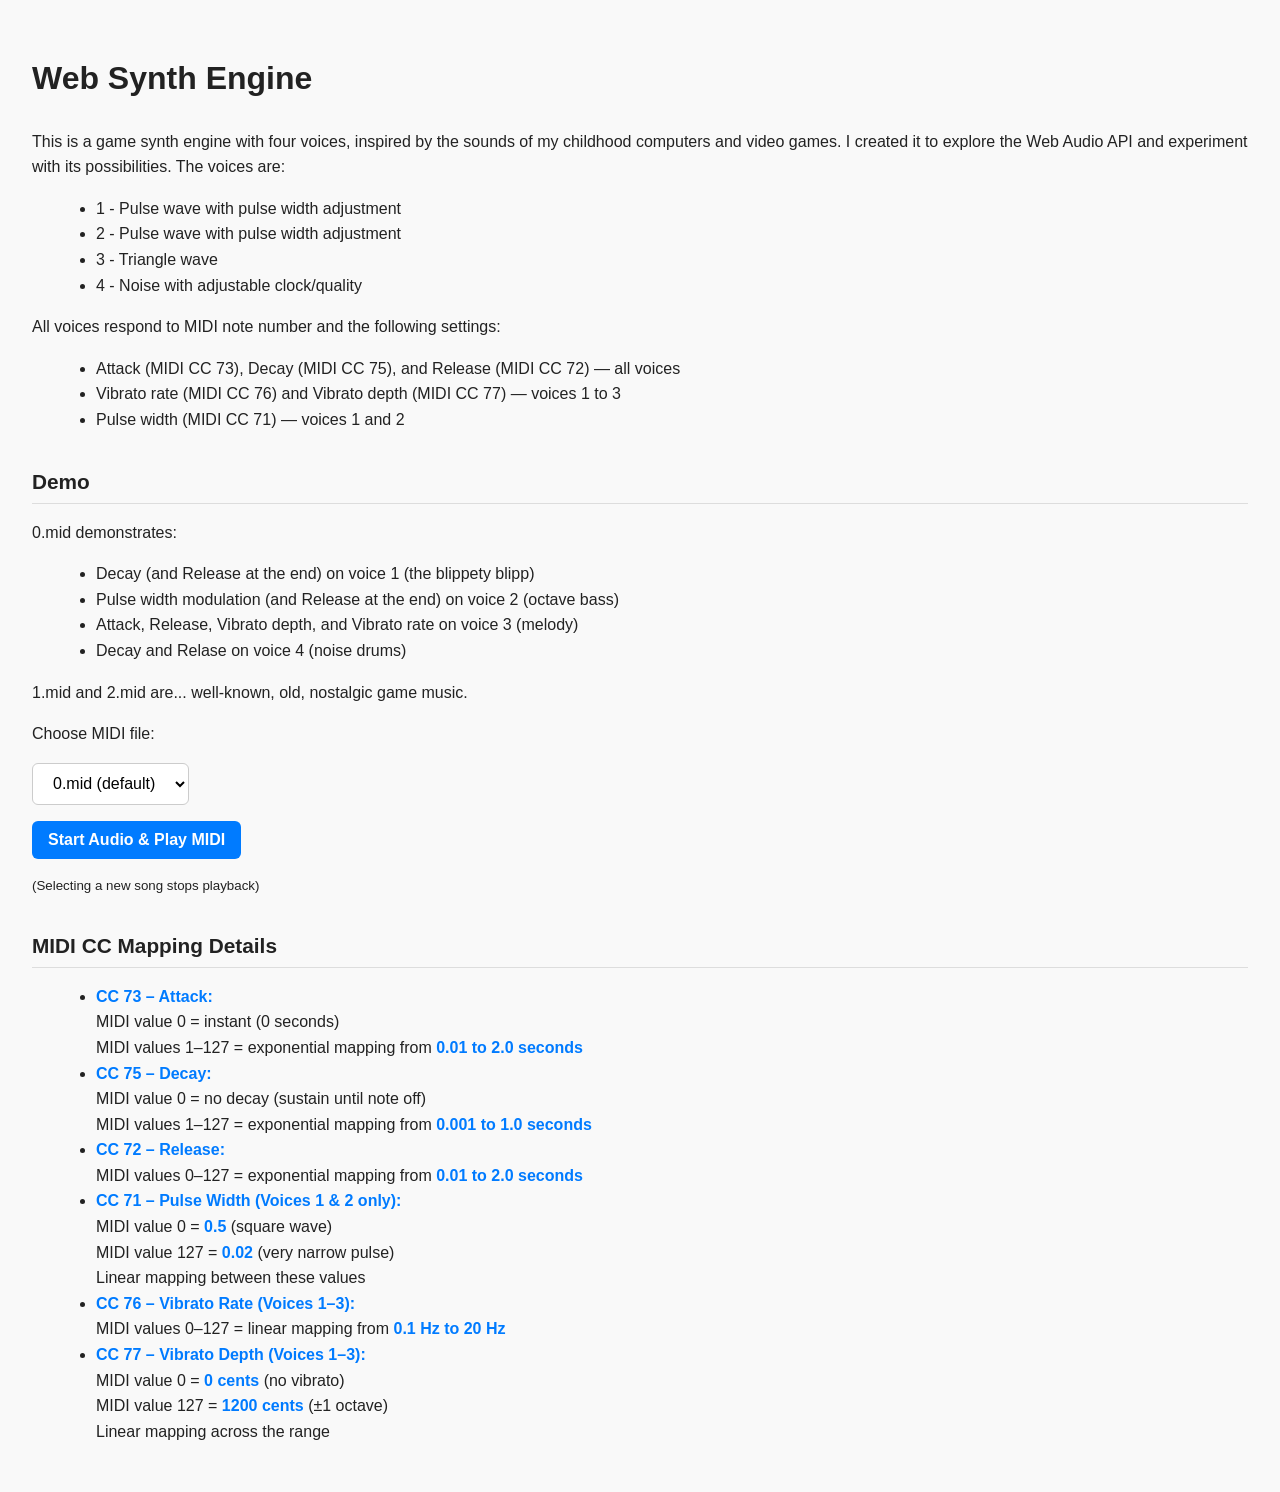
==== music.html @ f7fd28ea "Add files via upload" ====
<!DOCTYPE html>
<html lang="en">
<head>
  <meta charset="UTF-8">
  <link rel="stylesheet" href="style.css">
  <script type="module" src="main.js"></script>
  <title>Web Synth Engine</title>
</head>
<body>

  <h1>Web Synth Engine</h1>
    <p>This is a game synth engine with four voices, inspired by the sounds of my childhood computers and video games. 
  I created it to explore the Web Audio API and experiment with its possibilities.
      The voices are:</p>
    <ul>
      <li>1 - Pulse wave with pulse width adjustment</li>
      <li>2 - Pulse wave with pulse width adjustment</li>
      <li>3 - Triangle wave</li>
      <li>4 - Noise with adjustable clock/quality</li>
    </ul>

  <p>All voices respond to MIDI note number and the following settings:</p>
    <ul>
      <li>Attack (MIDI CC 73), Decay (MIDI CC 75), and Release (MIDI CC 72) — all voices</li>
      <li>Vibrato rate (MIDI CC 76) and Vibrato depth (MIDI CC 77) — voices 1 to 3</li>
      <li>Pulse width (MIDI CC 71) — voices 1 and 2</li>
    </ul>

  <h2>Demo</h2>
    <p>0.mid demonstrates:</p>
    <ul>
      <li>Decay (and Release at the end) on voice 1 (the blippety blipp)</li>
      <li>Pulse width modulation (and Release at the end) on voice 2 (octave bass)</li>
      <li>Attack, Release, Vibrato depth, and Vibrato rate on voice 3 (melody)</li>
      <li>Decay and Relase on voice 4 (noise drums)</li>
    </ul>
    <p>1.mid and 2.mid are... well-known, old, nostalgic game music.</p>
    
    <div class="controls">
      <label for="midiSelect">Choose MIDI file:</label>
      <select id="midiSelect">
        <option value="0.mid">0.mid (default)</option>
        <option value="1.mid">1.mid</option>
        <option value="2.mid">2.mid</option>
      </select>

      <button id="startBtn">Start Audio & Play MIDI</button>
      <small>(Selecting a new song stops playback)</small>
    </div>

  <h2>MIDI CC Mapping Details</h2>
    <ul>
      <li>
        <strong>CC 73 – Attack:</strong><br>
        MIDI value 0 = instant (0 seconds)<br>
        MIDI values 1–127 = exponential mapping from <strong>0.01 to 2.0 seconds</strong>
      </li>

      <li>
        <strong>CC 75 – Decay:</strong><br>
        MIDI value 0 = no decay (sustain until note off)<br>
        MIDI values 1–127 = exponential mapping from <strong>0.001 to 1.0 seconds</strong>
      </li>

      <li>
        <strong>CC 72 – Release:</strong><br>
        MIDI values 0–127 = exponential mapping from <strong>0.01 to 2.0 seconds</strong>
      </li>

      <li>
        <strong>CC 71 – Pulse Width (Voices 1 & 2 only):</strong><br>
        MIDI value 0 = <strong>0.5</strong> (square wave)<br>
        MIDI value 127 = <strong>0.02</strong> (very narrow pulse)<br>
        Linear mapping between these values
      </li>

      <li>
        <strong>CC 76 – Vibrato Rate (Voices 1–3):</strong><br>
        MIDI values 0–127 = linear mapping from <strong>0.1 Hz to 20 Hz</strong>
      </li>

      <li>
        <strong>CC 77 – Vibrato Depth (Voices 1–3):</strong><br>
        MIDI value 0 = <strong>0 cents</strong> (no vibrato)<br>
        MIDI value 127 = <strong>1200 cents</strong> (±1 octave)<br>
        Linear mapping across the range
      </li>
    </ul>

</body>
</html>
---- style.css ----
/* ----- Base ----- */
body {
  font-family: 'Segoe UI', sans-serif;
  background-color: #f9f9f9;
  color: #222;
  margin: 0;
  padding: 2rem;
  line-height: 1.6;
}

/* ----- Headers ----- */
h1 {
  font-size: 2rem;
  font-weight: 700;
  margin-bottom: 1.5rem;
  text-align: left;
}

h2 {
  font-size: 1.3rem;
  font-weight: 600;
  border-bottom: 1px solid #ddd;
  padding-bottom: 0.3rem;
  margin-top: 2rem;
  margin-bottom: 0.5rem;
}

/* ----- Controls (vertical stack) ----- */
.controls {
  display: flex;
  flex-direction: column; /* vertical stack */
  gap: 1rem;
  margin-bottom: 2rem;
  align-items: flex-start; /* natural size, left-aligned */
}

select, button {
  padding: 0.65rem 1rem;
  font-size: 1rem;
  border-radius: 6px;
  border: 1px solid #ccc;
  background-color: #fff;
  cursor: pointer;
  box-sizing: border-box;
  transition: all 0.2s ease;
  display: inline-block; /* natural width */
}

button {
  background-color: #007bff;
  color: #fff;
  border: none;
  font-weight: 600;
}

button:hover:not(:disabled) {
  background-color: #0056b3;
}

button:disabled {
  background-color: #aaa;
  cursor: not-allowed;
}

/* ----- Paragraphs and lists ----- */
p, ul {
  margin-bottom: 1rem;
}

ul {
  margin-left: 1.5rem;
}

strong {
  color: #007bff;
  font-weight: 600;
}

/* ----- Sections ----- */
section {
  padding: 1rem 0;
}

/* ----- Responsive ----- */
@media (max-width: 500px) {
  h1 {
    font-size: 1.6rem;
  }

  h2 {
    font-size: 1.1rem;
  }

  select, button {
    font-size: 0.95rem;
  }
}
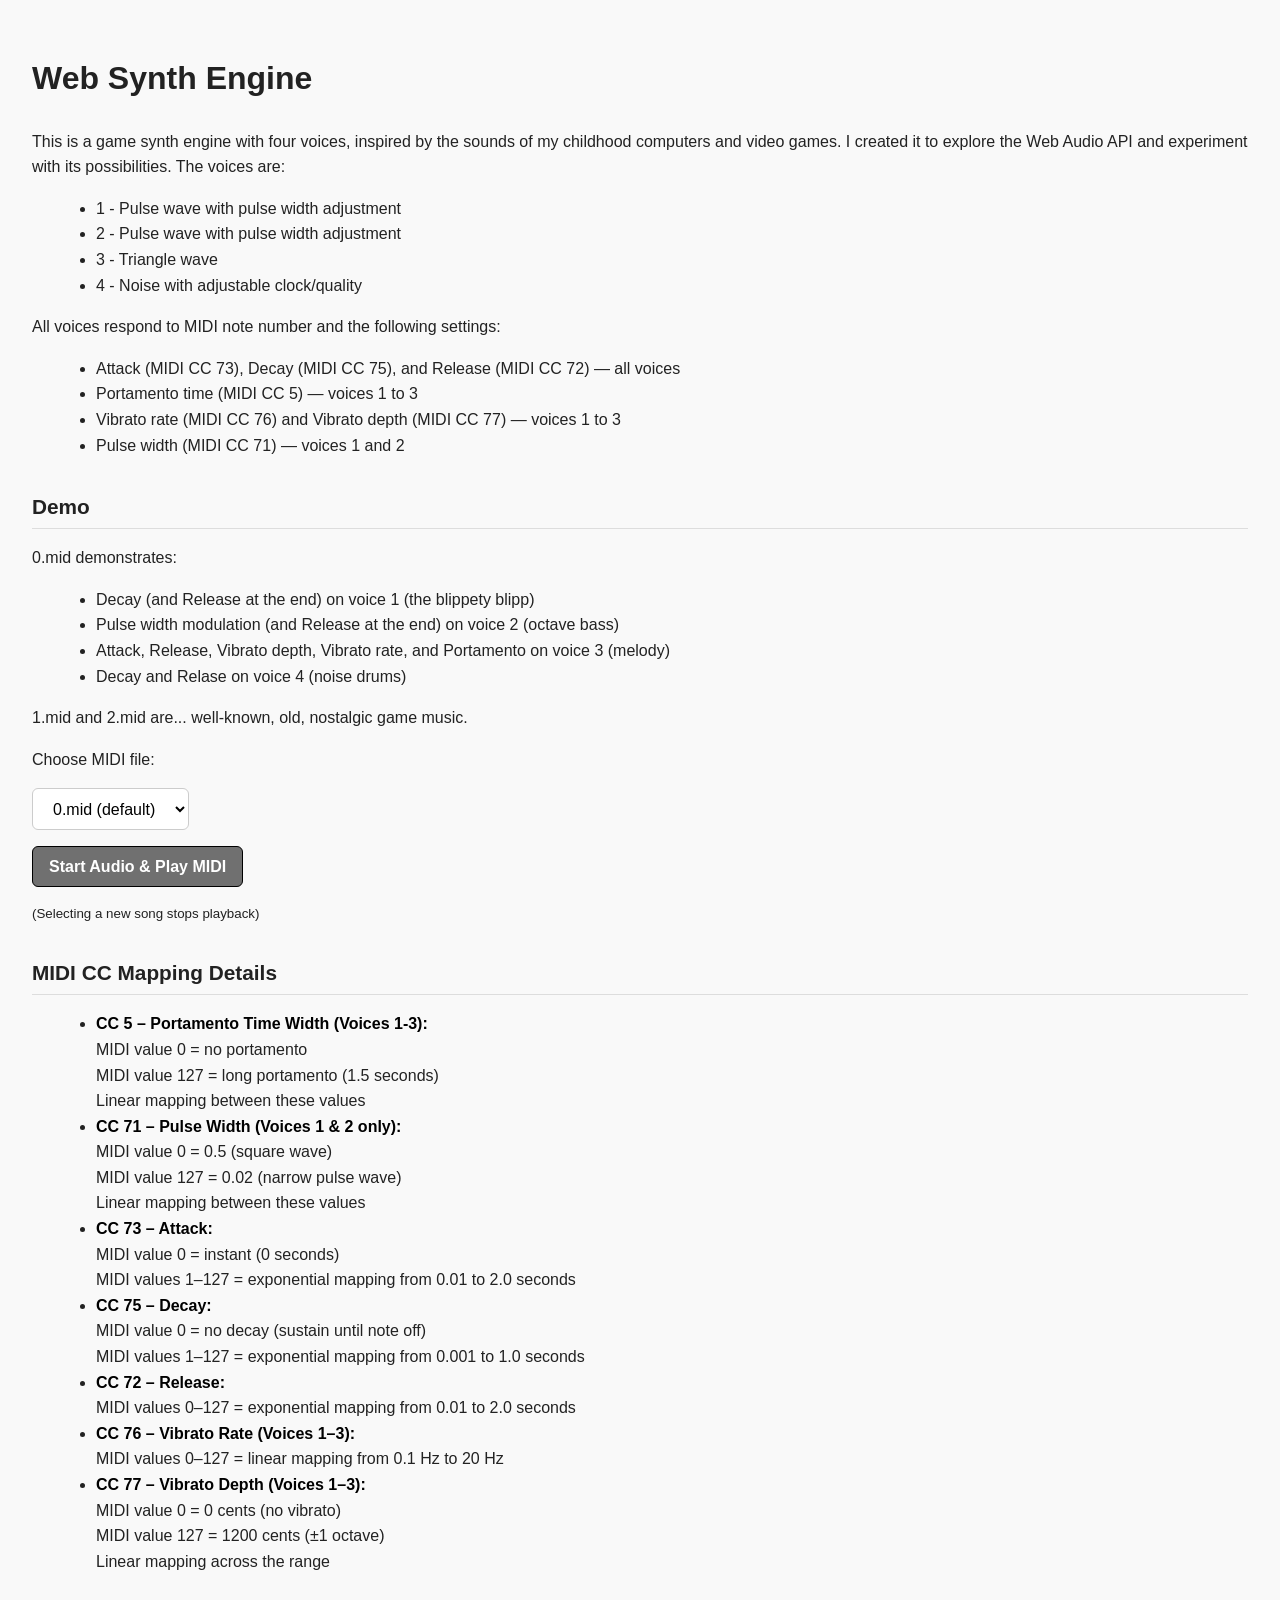
==== commit 378d7321: "Add files via upload" ====
--- a/music.html
+++ b/music.html
@@ -22,6 +22,7 @@
   <p>All voices respond to MIDI note number and the following settings:</p>
     <ul>
       <li>Attack (MIDI CC 73), Decay (MIDI CC 75), and Release (MIDI CC 72) — all voices</li>
+      <li>Portamento time (MIDI CC 5) — voices 1 to 3</li>
       <li>Vibrato rate (MIDI CC 76) and Vibrato depth (MIDI CC 77) — voices 1 to 3</li>
       <li>Pulse width (MIDI CC 71) — voices 1 and 2</li>
     </ul>
@@ -31,7 +32,7 @@
     <ul>
       <li>Decay (and Release at the end) on voice 1 (the blippety blipp)</li>
       <li>Pulse width modulation (and Release at the end) on voice 2 (octave bass)</li>
-      <li>Attack, Release, Vibrato depth, and Vibrato rate on voice 3 (melody)</li>
+      <li>Attack, Release, Vibrato depth, Vibrato rate, and Portamento on voice 3 (melody)</li>
       <li>Decay and Relase on voice 4 (noise drums)</li>
     </ul>
     <p>1.mid and 2.mid are... well-known, old, nostalgic game music.</p>
@@ -51,38 +52,45 @@
   <h2>MIDI CC Mapping Details</h2>
     <ul>
       <li>
+        <strong>CC 5 – Portamento Time Width (Voices 1-3):</strong><br>
+        MIDI value 0 = no portamento<br>
+        MIDI value 127 = long portamento (1.5 seconds)<br>
+        Linear mapping between these values
+      </li>
+
+      <li>
+        <strong>CC 71 – Pulse Width (Voices 1 & 2 only):</strong><br>
+        MIDI value 0 = 0.5 (square wave)<br>
+        MIDI value 127 = 0.02 (narrow pulse wave)<br>
+        Linear mapping between these values
+      </li>
+
+      <li>
         <strong>CC 73 – Attack:</strong><br>
         MIDI value 0 = instant (0 seconds)<br>
-        MIDI values 1–127 = exponential mapping from <strong>0.01 to 2.0 seconds</strong>
+        MIDI values 1–127 = exponential mapping from 0.01 to 2.0 seconds
       </li>
 
       <li>
         <strong>CC 75 – Decay:</strong><br>
         MIDI value 0 = no decay (sustain until note off)<br>
-        MIDI values 1–127 = exponential mapping from <strong>0.001 to 1.0 seconds</strong>
+        MIDI values 1–127 = exponential mapping from 0.001 to 1.0 seconds
       </li>
 
       <li>
         <strong>CC 72 – Release:</strong><br>
-        MIDI values 0–127 = exponential mapping from <strong>0.01 to 2.0 seconds</strong>
-      </li>
-
-      <li>
-        <strong>CC 71 – Pulse Width (Voices 1 & 2 only):</strong><br>
-        MIDI value 0 = <strong>0.5</strong> (square wave)<br>
-        MIDI value 127 = <strong>0.02</strong> (very narrow pulse)<br>
-        Linear mapping between these values
+        MIDI values 0–127 = exponential mapping from 0.01 to 2.0 seconds
       </li>
 
       <li>
         <strong>CC 76 – Vibrato Rate (Voices 1–3):</strong><br>
-        MIDI values 0–127 = linear mapping from <strong>0.1 Hz to 20 Hz</strong>
+        MIDI values 0–127 = linear mapping from 0.1 Hz to 20 Hz
       </li>
 
       <li>
         <strong>CC 77 – Vibrato Depth (Voices 1–3):</strong><br>
-        MIDI value 0 = <strong>0 cents</strong> (no vibrato)<br>
-        MIDI value 127 = <strong>1200 cents</strong> (±1 octave)<br>
+        MIDI value 0 = 0 cents (no vibrato)<br>
+        MIDI value 127 = 1200 cents (±1 octave)<br>
         Linear mapping across the range
       </li>
     </ul>
--- a/style.css
+++ b/style.css
@@ -47,18 +47,20 @@
 }
 
 button {
-  background-color: #007bff;
+  background-color: #707070;
   color: #fff;
-  border: none;
+  border: 1px solid #000;
   font-weight: 600;
 }
 
 button:hover:not(:disabled) {
-  background-color: #0056b3;
+  background-color: #525252;
+  color: #c2c2c2;
 }
 
 button:disabled {
   background-color: #aaa;
+  color: #c2c2c2;
   cursor: not-allowed;
 }
 
@@ -72,7 +74,7 @@
 }
 
 strong {
-  color: #007bff;
+  color: #000;
   font-weight: 600;
 }
 
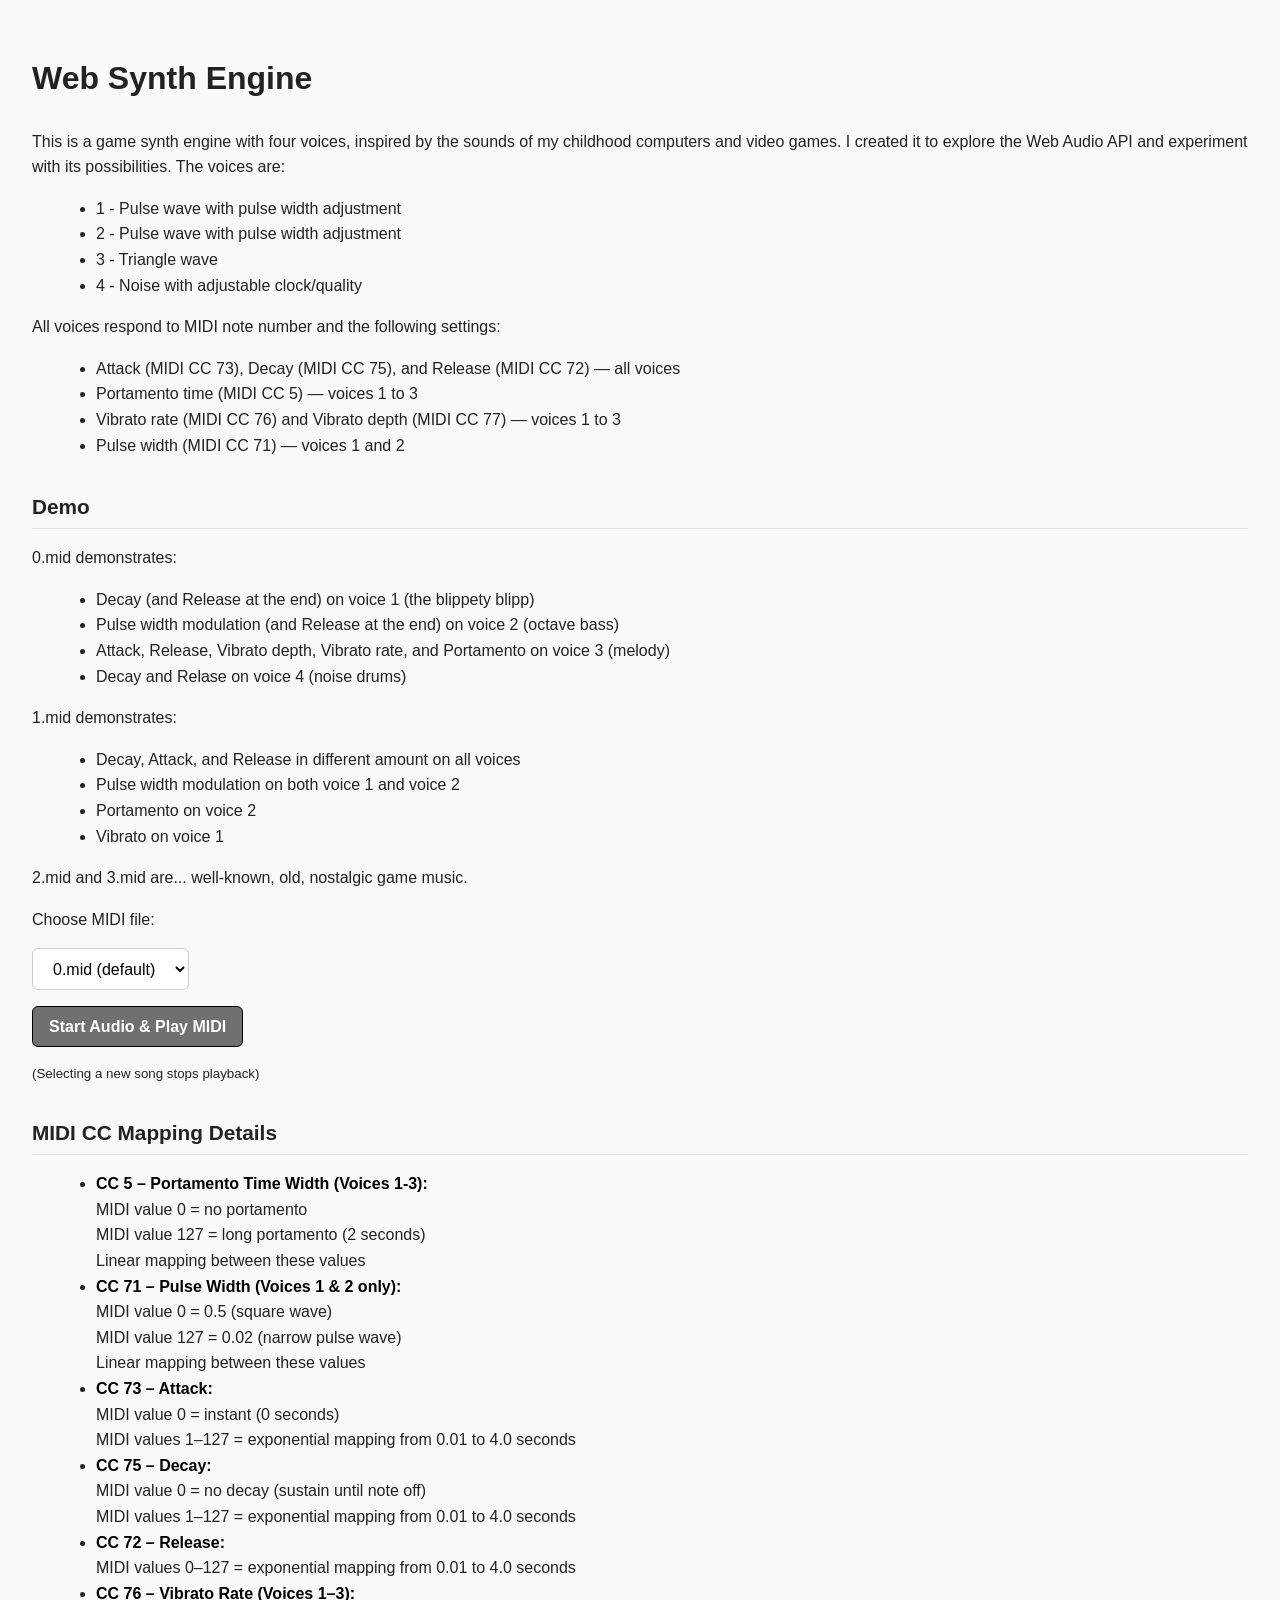
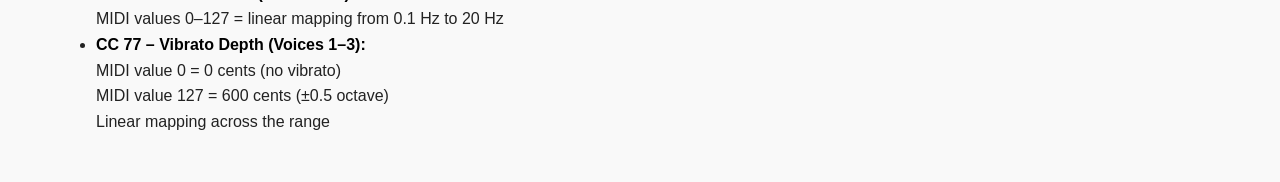
==== commit 72aa2c5a: "Add files via upload" ====
--- a/music.html
+++ b/music.html
@@ -35,7 +35,14 @@
       <li>Attack, Release, Vibrato depth, Vibrato rate, and Portamento on voice 3 (melody)</li>
       <li>Decay and Relase on voice 4 (noise drums)</li>
     </ul>
-    <p>1.mid and 2.mid are... well-known, old, nostalgic game music.</p>
+    <p>1.mid demonstrates:</p>
+    <ul>
+      <li>Decay, Attack, and Release in different amount on all voices</li>
+      <li>Pulse width modulation on both voice 1 and voice 2</li>
+      <li>Portamento on voice 2</li>
+      <li>Vibrato on voice 1</li>
+    </ul>
+    <p>2.mid and 3.mid are... well-known, old, nostalgic game music.</p>
     
     <div class="controls">
       <label for="midiSelect">Choose MIDI file:</label>
@@ -43,6 +50,7 @@
         <option value="0.mid">0.mid (default)</option>
         <option value="1.mid">1.mid</option>
         <option value="2.mid">2.mid</option>
+        <option value="3.mid">3.mid</option>
       </select>
 
       <button id="startBtn">Start Audio & Play MIDI</button>
@@ -54,7 +62,7 @@
       <li>
         <strong>CC 5 – Portamento Time Width (Voices 1-3):</strong><br>
         MIDI value 0 = no portamento<br>
-        MIDI value 127 = long portamento (1.5 seconds)<br>
+        MIDI value 127 = long portamento (2 seconds)<br>
         Linear mapping between these values
       </li>
 
@@ -68,18 +76,18 @@
       <li>
         <strong>CC 73 – Attack:</strong><br>
         MIDI value 0 = instant (0 seconds)<br>
-        MIDI values 1–127 = exponential mapping from 0.01 to 2.0 seconds
+        MIDI values 1–127 = exponential mapping from 0.01 to 4.0 seconds
       </li>
 
       <li>
         <strong>CC 75 – Decay:</strong><br>
         MIDI value 0 = no decay (sustain until note off)<br>
-        MIDI values 1–127 = exponential mapping from 0.001 to 1.0 seconds
+        MIDI values 1–127 = exponential mapping from 0.01 to 4.0 seconds
       </li>
 
       <li>
         <strong>CC 72 – Release:</strong><br>
-        MIDI values 0–127 = exponential mapping from 0.01 to 2.0 seconds
+        MIDI values 0–127 = exponential mapping from 0.01 to 4.0 seconds
       </li>
 
       <li>
@@ -90,7 +98,7 @@
       <li>
         <strong>CC 77 – Vibrato Depth (Voices 1–3):</strong><br>
         MIDI value 0 = 0 cents (no vibrato)<br>
-        MIDI value 127 = 1200 cents (±1 octave)<br>
+        MIDI value 127 = 600 cents (±0.5 octave)<br>
         Linear mapping across the range
       </li>
     </ul>
